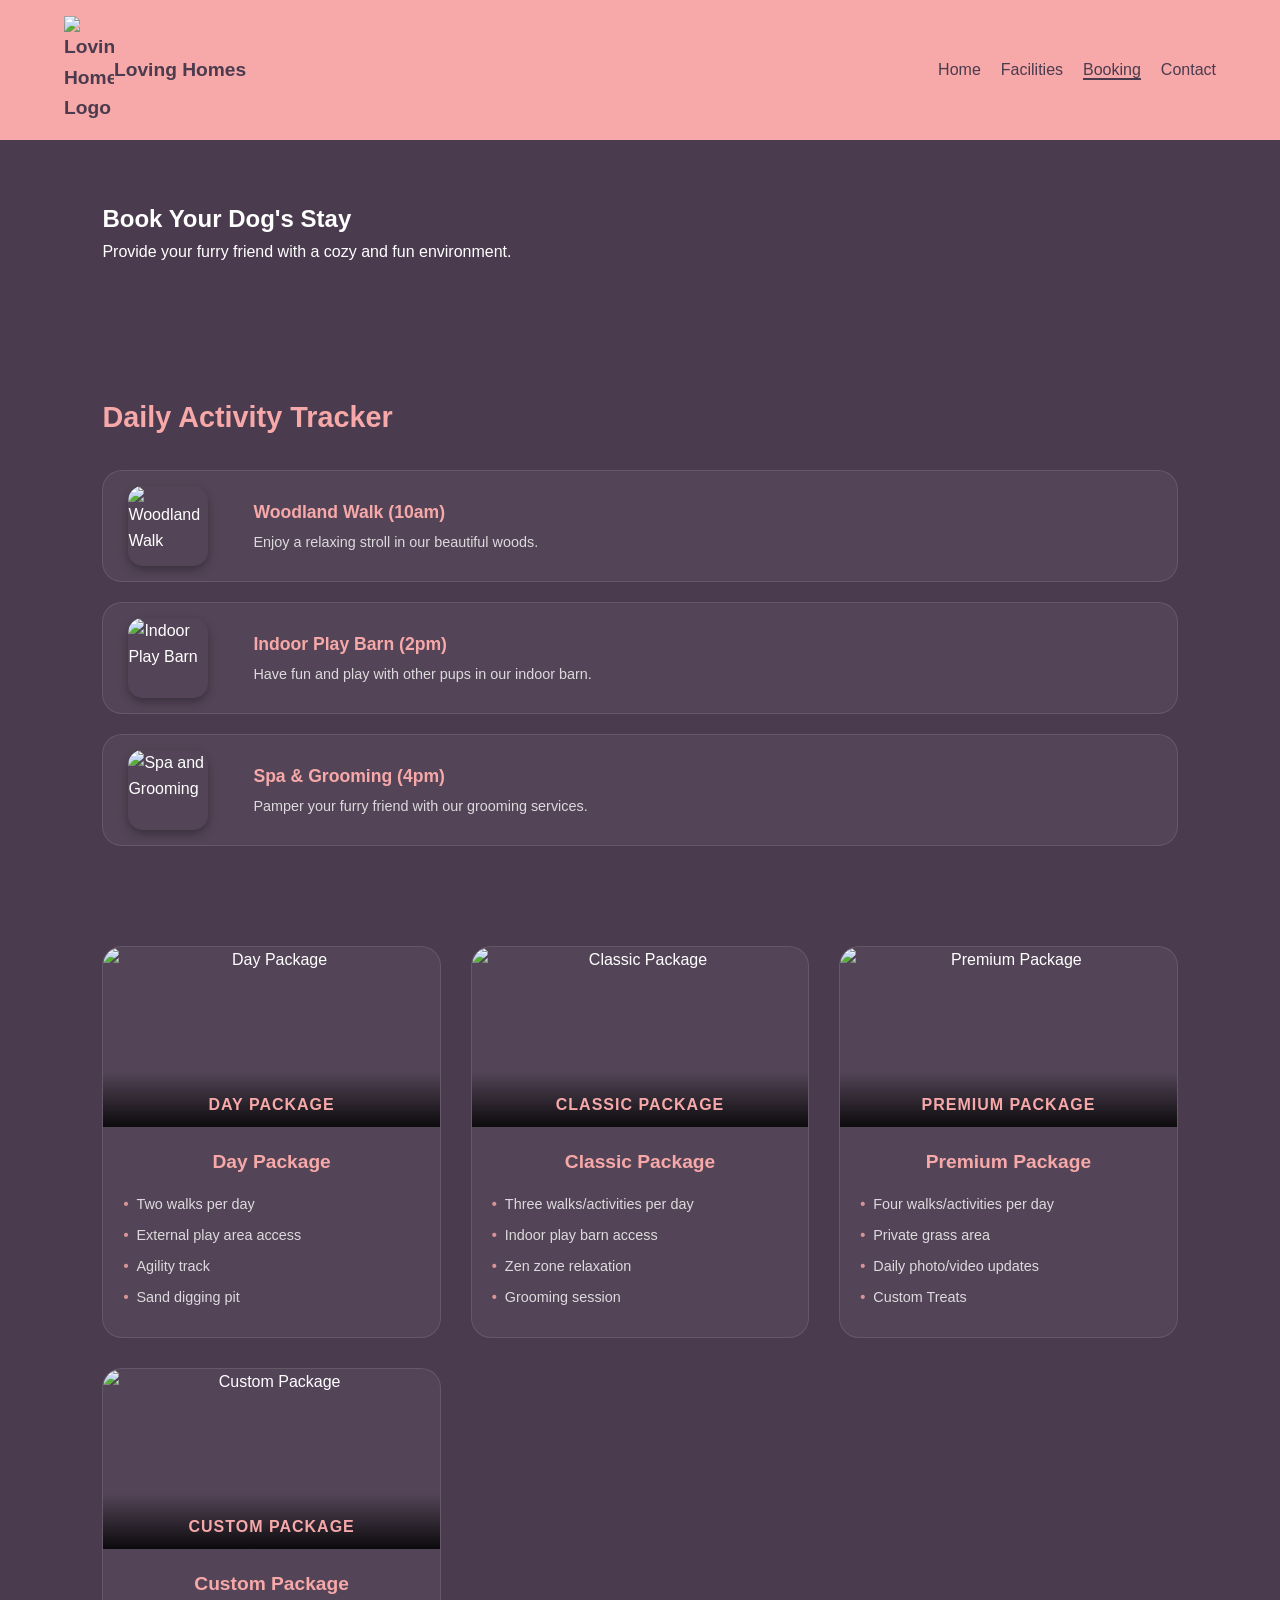
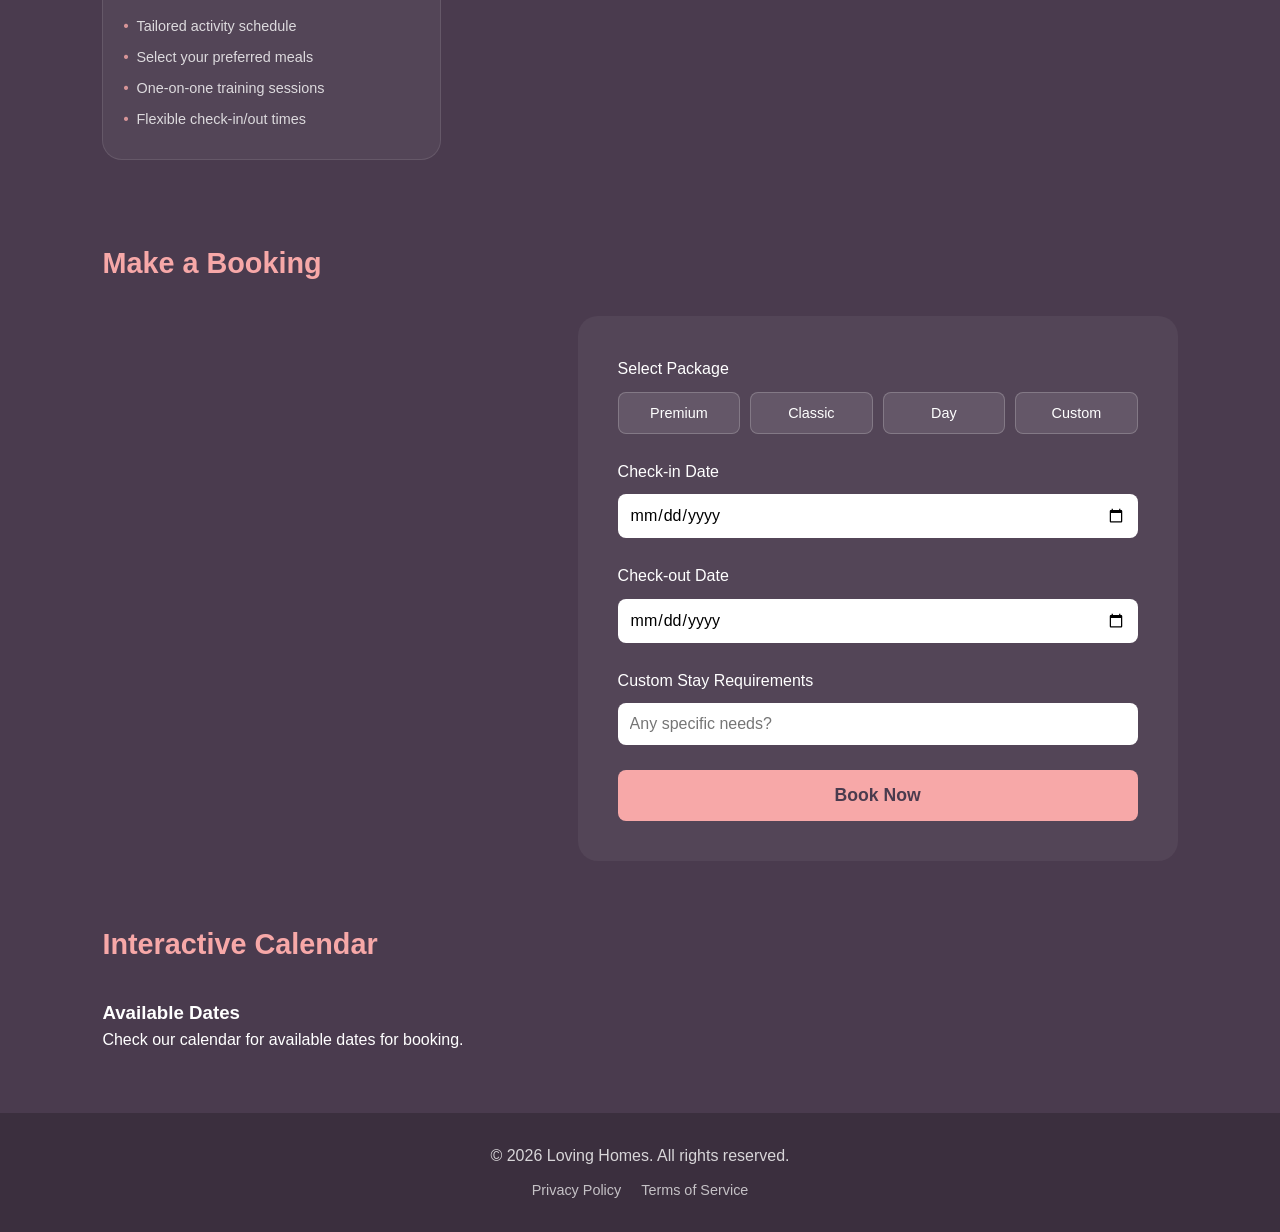
==== booking.html @ be71bf10 "Add files via upload" ====
<!DOCTYPE html>
<html lang="en">
<head>
    <meta charset="UTF-8">
    <meta name="viewport" content="width=device-width, initial-scale=1.0">
    <title>Book Your Stay | Loving Homes</title>
    <link rel="stylesheet" href="style.css">
</head>
<body>

    <header>
        <nav class="navbar">
            <div class="logo">
                <img src="Assets/Images/logo.png" alt="Loving Homes Logo">
                <span>Loving Homes</span>
            </div>
            <ul class="nav-links">
                <li><a href="index.html">Home</a></li>
                <li><a href="facilities.html">Facilities</a></li>
                <li><a href="#" class="active">Booking</a></li>
                <li><a href="contact.html">Contact</a></li>
            </ul>
        </nav>
    </header>

    <main class="booking-container">
        <section class="booking-header">
            <h1>Book Your Dog's Stay</h1>
            <p>Provide your furry friend with a cozy and fun environment.</p>
        </section>

        <section class="activity-tracker">
    <div class="section-title">
        <h2>Daily Activity Tracker</h2>
    </div>
    <div class="activity-list">
        <div class="activity-item">
            <div class="activity-img-wrapper">
                <img src="Assets/Images/Woodland walk.png" alt="Woodland Walk">
            </div>
            <div class="activity-text">
                <h3>Woodland Walk (10am)</h3>
                <p>Enjoy a relaxing stroll in our beautiful woods.</p>
            </div>
        </div>

        <div class="activity-item">
            <div class="activity-img-wrapper">
                <img src="Assets/Images/Fenced.jpeg" alt="Indoor Play Barn">
            </div>
            <div class="activity-text">
                <h3>Indoor Play Barn (2pm)</h3>
                <p>Have fun and play with other pups in our indoor barn.</p>
            </div>
        </div>

        <div class="activity-item">
            <div class="activity-img-wrapper">
                <img src="Assets/Images/day.jpg" alt="Spa and Grooming">
            </div>
            <div class="activity-text">
                <h3>Spa & Grooming (4pm)</h3>
                <p>Pamper your furry friend with our grooming services.</p>
            </div>
        </div>
    </div>
</section>

<section class="booking-packages">
    <div class="package-grid">
        
        <div class="p-card">
            <div class="p-img-header">
                <img src="Assets/Images/day.jpg" alt="Day Package">
                <div class="p-overlay">Day Package</div>
            </div>
            <div class="p-info">
                <h4>Day Package</h4>
                <ul>
                    <li>Two walks per day</li>
                    <li>External play area access</li>
                    <li>Agility track</li>
                    <li>Sand digging pit</li>
                </ul>
            </div>
        </div>

        <div class="p-card">
            <div class="p-img-header">
                <img src="Assets/Images/classic.jpg" alt="Classic Package">
                <div class="p-overlay">Classic Package</div>
            </div>
            <div class="p-info">
                <h4>Classic Package</h4>
                <ul>
                    <li>Three walks/activities per day</li>
                    <li>Indoor play barn access</li>
                    <li>Zen zone relaxation</li>
                    <li>Grooming session</li>
                </ul>
            </div>
        </div>

        <div class="p-card">
            <div class="p-img-header">
                <img src="Assets/Images/Premium.jpg" alt="Premium Package">
                <div class="p-overlay">Premium Package</div>
            </div>
            <div class="p-info">
                <h4>Premium Package</h4>
                <ul>
                    <li>Four walks/activities per day</li>
                    <li>Private grass area</li>
                    <li>Daily photo/video updates</li>
                    <li>Custom Treats</li>
                </ul>
            </div>
        </div>
        <div class="p-card">
    <div class="p-img-header">
        <img src="Assets/Images/worker.jpg" alt="Custom Package">
        <div class="p-overlay">Custom Package</div>
    </div>
    <div class="p-info">
        <h4>Custom Package</h4>
        <ul>
            <li>Tailored activity schedule</li>
            <li>Select your preferred meals</li>
            <li>One-on-one training sessions</li>
            <li>Flexible check-in/out times</li>
        </ul>
    </div>
</div>
    </div>
</section>

        <section class="make-booking">
            <div class="section-title">
                <h2>Make a Booking</h2>
            </div>
            <form class="booking-form">
            <div class="form-group">
                <label>Select Package</label>
                <div class="segmented-control" id="packageSelector">
                    <button type="button" class="package-btn" data-package="Premium">Premium</button>
                    <button type="button" class="package-btn" data-package="Classic">Classic</button>
                    <button type="button" class="package-btn" data-package="Day">Day</button>
                    <button type="button" class="package-btn" data-package="Custom">Custom</button>
                </div>
                <input type="hidden" name="selected_package" id="selectedPackageInput">
            </div>

            <div class="form-group">
                <label for="check-in">Check-in Date</label>
                <input type="date" id="check-in" class="date-picker">
            </div>

            <div class="form-group">
                <label for="check-out">Check-out Date</label>
                <input type="date" id="check-out" class="date-picker">
            </div>
            <div class="form-group">
                    <label for="needs">Custom Stay Requirements</label>
                    <input type="text" id="needs" placeholder="Any specific needs?">
            </div>

                <button type="submit" class="submit-btn">Book Now</button>
            </form>
        </section>

        <section class="interactive-calendar">
            <div class="section-title">
                <h2>Interactive Calendar</h2>
            </div>
            <div class="calendar-box">
                <div class="placeholder-img"></div>
                <div class="calendar-text">
                    <h3>Available Dates</h3>
                    <p>Check our calendar for available dates for booking.</p>
                </div>
            </div>
        </section>
    </main>

    <footer>
        <p>&copy; 2026 Loving Homes. All rights reserved.</p>
        <div class="footer-links">
            <a href="#">Privacy Policy</a>
            <a href="#">Terms of Service</a>
        </div>
    </footer>
    <script src="script.js"></script>
</body>
</html>
---- style.css ----
* {
    margin: 0;
    padding: 0;
    box-sizing: border-box;
    font-family:'Segoe UI', Tahoma, Geneva, Verdana, sans-serif;
}

body {
    background-color: #4a3b4e;
    color: white;
    line-height: 1.6;
}

/* Navbar */
header {
    background-color: #f7a8a8; 
    padding: 1rem 5%;
}

.navbar {
    display: flex;
    justify-content: space-between;
    align-items: center;
}

.logo {
    display: flex;
    align-items: center;
    color: #4a3b4e;
    font-weight: bold;
    font-size: 1.2rem;

}
.logo img{
    width: 50px;
}

.nav-links {
    list-style: none;
    display: flex;
}

.nav-links li {
    margin-left: 20px;
}

.nav-links a {
    text-decoration: none;
    color: #4a3b4e;
    font-weight: 500;
}

.nav-links a.active {
    border-bottom: 2px solid #4a3b4e; /* Active state marking */
}

/* Hero Section */
.hero {
    display: flex;
    padding: 5% 10%;
    align-items: center;
    justify-content: space-between;
}

.hero-content {
    max-width: 50%;
}

.hero-content h1 {
    font-size: 2.5rem;
    margin-bottom: 20px;
}

.hero-image img {
    width: 700px;
    border-radius: 20px;
}

.btn {
    display: inline-block;
    background-color: black;
    color: white;
    padding: 10px 25px;
    text-decoration: none;
    border-radius: 5px;
    margin-top: 20px;
}


.facilities {
    padding: 80px 10%;
    text-align: center;
}

.facility-grid {
    display: grid;
    grid-template-columns: repeat(2, 1fr); 
    gap: 30px;
    margin-top: 50px;
}

.facility-card {
    background-color: rgba(255, 255, 255, 0.05);
    padding: 30px;
    border-radius: 20px;
    display: flex;
    align-items: center;
    text-align: left;
    transition: transform 0.3s ease;
}

.facility-card:hover {
    transform: translateY(-5px);
    background-color: rgba(255, 255, 255, 0.1);
}

.facility-card img {
    width: 100px;
    height: 100px;
    object-fit: cover;
    border-radius: 15px;
    margin-right: 20px;
}

.facility-card h3 {
    color: #f7a8a8;
    margin-bottom: 10px;
}
.facilities-container {
    padding: 60px 8%; 
    max-width: 1600px; 
    margin: 0 auto;
}

.facilities-header {
    text-align: left; 
    margin-bottom: 80px;
    padding-left: 20px;
}


.facility-row {
    display: flex;
    align-items: flex-start;
    justify-content: flex-start;
    gap: 100px;          
    margin-bottom: 120px; 
    padding: 0 20px;
}

.facility-row.reverse {
    flex-direction: row-reverse;
}


.facility-image {
    flex: 0 0 550px;   
}

.facility-image img {
    width: 100%;
    height: 450px;       
    object-fit: cover;
    border-radius: 30px; 
    box-shadow: 0 10px 30px rgba(0,0,0,0.2);
}

/* Aligning the Text Content */
.facility-info {
    flex: 1;
    max-width: 650px;    
}

.facility-info h2 {
    font-size: 3rem;     
    margin-bottom: 20px;
    color: #f7a8a8;    
}

.facility-info p {
    font-size: 1.2rem;
    line-height: 1.6;
    margin-bottom: 30px;
    opacity: 0.9;
}


.sub-facility {
    background: rgba(255, 255, 255, 0.05);
    padding: 25px;
    border-radius: 20px;
    display: inline-block; 
    width: 350px;
}

.sub-facility .label {
    display: block;
    font-weight: bold;
    margin-bottom: 15px;
    text-align: center;
}

.sub-facility img {
    width: 100%;
    height: 180px;
    object-fit: cover;
    border-radius: 15px;
}



/* Booking Page Layout */
.booking-container {
    padding: 60px 8%; 
    max-width: 1400px;
    margin: 0 auto;
    display: flex;
    flex-direction: column;
    gap: 60px;
}

/* Activity Tracker Styling */
.activity-list {
    display: flex;
    flex-direction: column;
    gap: 20px;
}

.activity-item {
    display: flex;
    align-items: center;
    background: rgba(255, 255, 255, 0.05);
    padding: 20px;
    border-radius: 15px;
    gap: 20px;
    transition: 0.3s;
}

.activity-item .placeholder-img {
    width: 80px;
    height: 80px;
    background: #666; 
    border-radius: 10px;
    flex-shrink: 0;
}


.package-grid {
    display: grid;
    grid-template-columns: repeat(3, 1fr);
    gap: 20px;
}

.p-card {
    background: rgba(255, 255, 255, 0.1);
    border-radius: 15px;
    overflow: hidden;
    text-align: center;
}

.p-img {
    height: 120px;
    background: #888;
    display: flex;
    align-items: center;
    justify-content: center;
}

/* Booking Form*/
.booking-form {
    max-width: 600px;
    background: rgba(255, 255, 255, 0.05);
    padding: 40px;
    border-radius: 20px;
    margin-left: auto; 
}

.form-group {
    margin-bottom: 25px;
}

.form-group label {
    display: block;
    margin-bottom: 10px;
    font-weight: 500;
}

.form-group input {
    width: 100%;
    padding: 12px;
    border-radius: 8px;
    border: none;
    font-size: 1rem;
}

/* The Submit Button */
.submit-btn {
    width: 100%;
    padding: 15px;
    background-color: #f7a8a8; 
    color: #4a3b4e;
    border: none;
    border-radius: 8px;
    font-weight: bold;
    font-size: 1.1rem;
    cursor: pointer;
    transition: background 0.3s;
}

.submit-btn:hover {
    background-color: #ffffff;
}

/* Contact Page Specifics */
.contact-container {
    padding: 60px 8%;
    max-width: 1600px;
    margin: 0 auto;
}

.contact-header {
    text-align: center;
    margin-bottom: 60px;
}

.contact-grid {
    display: grid;
    grid-template-columns: 1fr 1.5fr; 
    gap: 80px;
    margin-bottom: 80px;
}

.contact-info h2, .contact-form-section h2 {
    font-size: 2rem;
    margin-bottom: 20px;
    color: #f7a8a8;
}

.info-item {
    display: flex;
    align-items: flex-start;
    gap: 20px;
    margin-bottom: 30px;
    background: rgba(255, 255, 255, 0.05);
    padding: 20px;
    border-radius: 15px;
}

.info-item .icon {
    font-size: 1.5rem;
}


.contact-form textarea {
    width: 100%;
    padding: 12px;
    border-radius: 8px;
    border: none;
    font-family: inherit;
    resize: none;
}


.map-section {
    width: 100%;
    border-radius: 20px;
    overflow: hidden;
    box-shadow: 0 10px 30px rgba(0,0,0,0.3);
    margin-top: 40px;
}

.map-wrapper iframe {
    filter: grayscale(1) invert(0.9) contrast(1.2); 
    display: block;
}


.segmented-control {
    display: flex;
    gap: 10px;
    margin-top: 10px;
}

.package-btn {
    flex: 1;
    padding: 12px 20px;
    background-color: rgba(255, 255, 255, 0.1);
    color: white;
    border: 1px solid rgba(255, 255, 255, 0.2);
    border-radius: 8px;
    cursor: pointer;
    font-size: 0.9rem;
    font-weight: 500;
    transition: all 0.3s ease;
}

/* Hover State */
.package-btn:hover {
    background-color: rgba(255, 255, 255, 0.2);
    border-color: #f7a8a8;
}


.package-btn.active {
    background-color: #f7a8a8; 
    color: #4a3b4e;            
    border-color: #f7a8a8;
    font-weight: bold;
    box-shadow: 0 4px 10px rgba(247, 168, 168, 0.3);
}


.package-btn:focus {
    outline: 2px solid #f7a8a8;
    outline-offset: 2px;
}

@media (max-width: 768px) {

    .navbar {
        flex-direction: column;
        gap: 15px;
        text-align: center;
    }

    .nav-links {
        padding: 0;
    }

    .nav-links li {
        margin: 0 10px; 
    }

    .hero {
        flex-direction: column-reverse; 
        text-align: center;
    }
    .hero-image img{
        width: 365px;
    }
    .hero-content {
        max-width: 100%;
        margin-top: 30px;
    }

    .hero-content h1 {
        font-size: 2rem;
    }

    .facility-grid {
        grid-template-columns: 1fr; 
        gap: 20px;
    }

    .facility-card {
        flex-direction: column;
        text-align: center;
        padding: 20px;
    }

    .facility-card img {
        margin-right: 0;
        margin-bottom: 15px;
    }

 
    .facilities, .facilities-container, .contact-container, .booking-container {
        padding: 5%;
    }
}

@media (max-width: 768px) {
    
    .facilities-container {
        padding: 40px 5%;
    }

    .facilities-header {
        text-align: center;
        padding-left: 0;
        margin-bottom: 50px;
    }

    .facilities-header h1 {
        font-size: 2.2rem;
    }

    .facility-row, 
    .facility-row.reverse {
        flex-direction: column; 
        gap: 30px;
        margin-bottom: 80px;
        text-align: center;
    }

    .facility-image {
        flex: 0 0 auto;
        width: 100%;
        max-width: 100%;
    }

    .facility-image img {
        height: 300px; 
        border-radius: 20px;
    }

    .facility-info {
        max-width: 100%;
    }

    .facility-info h2 {
        font-size: 1.8rem;
        margin-bottom: 15px;
    }


    .sub-facility {
        width: 100%;
        max-width: 320px;
        margin: 0 auto;
        padding: 15px;
    }

    .sub-facility img {
        height: 140px;
    }
}

/* --- CONTACT PAGE MOBILE OVERRIDES --- */
@media (max-width: 768px) {
    
    .contact-container {
        padding: 40px 5%;
    }

    .contact-header h1 {
        font-size: 2rem;
    }

    .contact-grid {
        grid-template-columns: 1fr; 
        gap: 40px;
        margin-bottom: 50px;
    }

    .contact-info {
        order: 2; 
        text-align: center;
    }

    .info-item {
        flex-direction: column; 
        align-items: center;
        text-align: center;
        gap: 10px;
    }

    /* Form Adjustments */
    .contact-form-section {
        order: 1; 
    }

    
    .segmented-control {
        flex-direction: column; 
        gap: 10px;
    }

    .package-btn {
        width: 100%; 
        padding: 15px;
    }


    .map-section {
        margin-top: 20px;
        height: 300px; 
    }

    .map-wrapper iframe {
        height: 300px;
    }
}

/* --- BOOKING PAGE MOBILE OVERRIDES --- */
@media (max-width: 768px) {

    .booking-container {
        padding: 40px 5%;
        gap: 40px;
    }


    .activity-item {
        flex-direction: column;
        text-align: center;
        padding: 25px;
    }

    .activity-item .placeholder-img {
        width: 120px;
        height: 120px;
        margin-bottom: 15px;
    }


    .package-grid {
        grid-template-columns: 1fr; 
        gap: 25px;
    }

    .p-card {
        max-width: 400px;
        margin: 0 auto;
        width: 100%;
    }


    .booking-form {
        max-width: 100%;
        padding: 30px 20px;
        margin-left: 0; 
    }


    .segmented-control {
        flex-direction: column;
        gap: 12px;
    }

    .package-btn {
        width: 100%;
        padding: 18px; 
        font-size: 1rem;
    }

    .submit-btn {
        padding: 20px;
        font-size: 1.2rem;
    }
}

/* --- Package Grid Styling --- */
.package-grid {
    display: grid;
    grid-template-columns: repeat(3, 1fr);
    gap: 30px;
    padding: 20px 0;
}

.p-card {
    background: rgba(255, 255, 255, 0.05);
    border-radius: 20px;
    overflow: hidden; 
    transition: transform 0.3s ease, box-shadow 0.3s ease;
    border: 1px solid rgba(255, 255, 255, 0.1);
}

.p-card:hover {
    transform: translateY(-10px);
    box-shadow: 0 15px 30px rgba(0, 0, 0, 0.4);
}

/* Image Header with Overlay */
.p-img-header {
    position: relative;
    width: 100%;
    height: 180px; 
}

.p-img-header img {
    width: 100%;
    height: 100%;
    object-fit: cover;
    display: block;
}

.p-overlay {
    position: absolute;
    bottom: 0;
    left: 0;
    right: 0;
    padding: 20px 15px 10px;
    background: linear-gradient(transparent, rgba(0, 0, 0, 0.85));
    color: #f7a8a8; 
    font-weight: bold;
    font-size: 1rem;
    text-transform: uppercase;
    letter-spacing: 1px;
}

/* Package Info List */
.p-info {
    padding: 20px;
}

.p-info h4 {
    margin-bottom: 15px;
    color: #f7a8a8;
    font-size: 1.2rem;
}

.p-info ul {
    list-style: none; 
    padding: 0;
}

.p-info li {
    font-size: 0.9rem;
    margin-bottom: 8px;
    opacity: 0.8;
    display: flex;
    align-items: center;
}


.p-info li::before {
    content: "•";
    color: #f7a8a8;
    margin-right: 8px;
    font-weight: bold;
}

@media (max-width: 900px) {
    .package-grid {
        grid-template-columns: 1fr;
    }
}

/* --- Activity Tracker Styles --- */
.activity-tracker {
    margin-top: 50px;
    padding: 20px 0;
}

.section-title h2 {
    color: #f7a8a8;
    margin-bottom: 30px;
    font-size: 1.8rem;
}

.activity-list {
    display: flex;
    flex-direction: column;
    gap: 20px;
}

.activity-item {
    display: flex;
    align-items: center;
    background: rgba(255, 255, 255, 0.05);
    padding: 15px 25px;
    border-radius: 20px;
    border: 1px solid rgba(255, 255, 255, 0.1);
    transition: all 0.3s ease;
}

.activity-item:hover {
    background: rgba(255, 255, 255, 0.1);
    transform: translateX(10px); 
    border-color: #f7a8a8;
}


.activity-img-wrapper {
    width: 80px;
    height: 80px;
    flex-shrink: 0; 
    margin-right: 25px;
    overflow: hidden;
    border-radius: 15px; 
    box-shadow: 0 4px 10px rgba(0,0,0,0.3);
}

.activity-img-wrapper img {
    width: 100%;
    height: 100%;
    object-fit: cover; 
}

.activity-text h3 {
    color: #f7a8a8;
    font-size: 1.1rem;
    margin-bottom: 5px;
}

.activity-text p {
    font-size: 0.9rem;
    opacity: 0.8;
}

/* Mobile View for Tracker */
@media (max-width: 768px) {
    .activity-item {
        flex-direction: row; 
        padding: 15px;
    }
    
    .activity-img-wrapper {
        width: 60px;
        height: 60px;
        margin-right: 15px;
    }
}

footer{
background-color: rgba(0, 0, 0, 0.2); 
    padding: 30px 5%;
    text-align: center;
    color: white;
}

footer p {
    margin-bottom: 10px;
    opacity: 0.8;
}

.footer-links {
    display: flex;
    justify-content: center;
    gap: 20px;
}

.footer-links a {
    color: white;           
    text-decoration: none;  
    font-size: 0.9rem;
    opacity: 0.7;           
    transition: opacity 0.3s ease;
}


.footer-links a:hover {
    opacity: 1;
    color: #f7a8a8;        
}
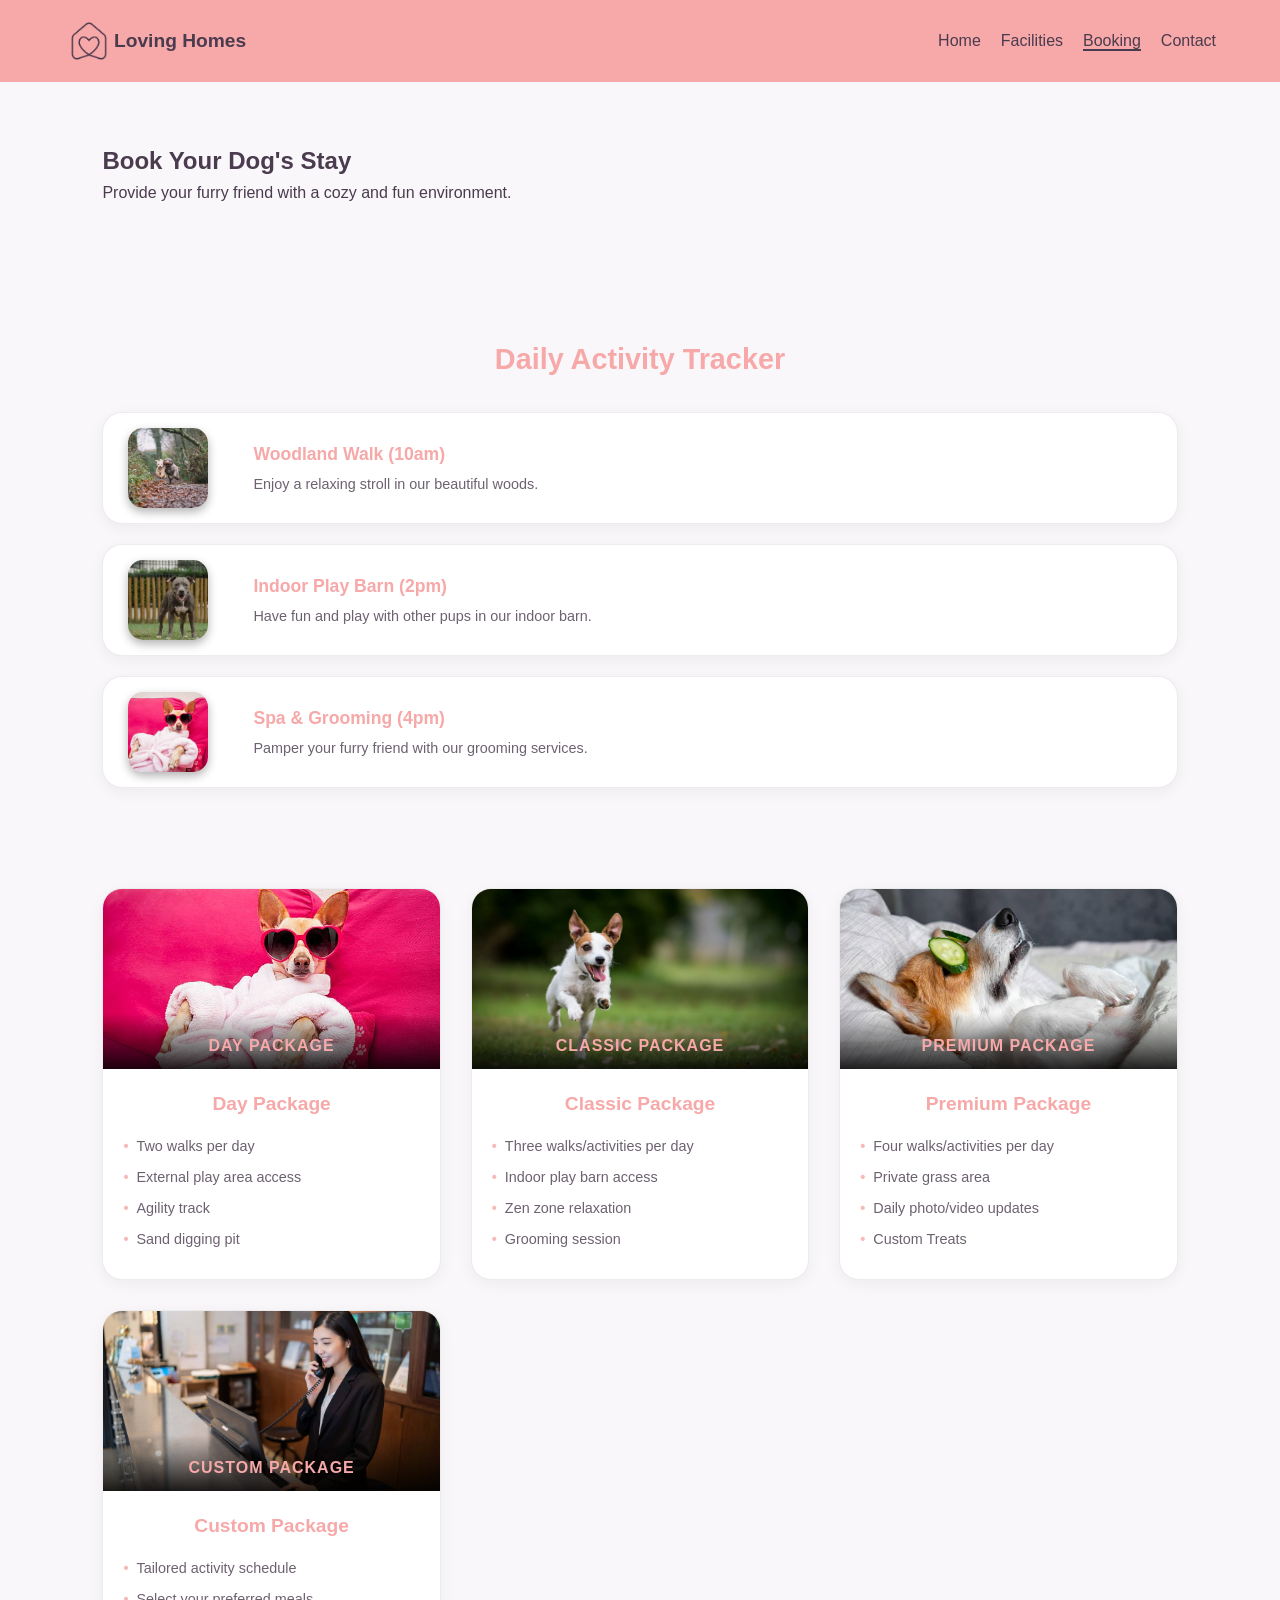
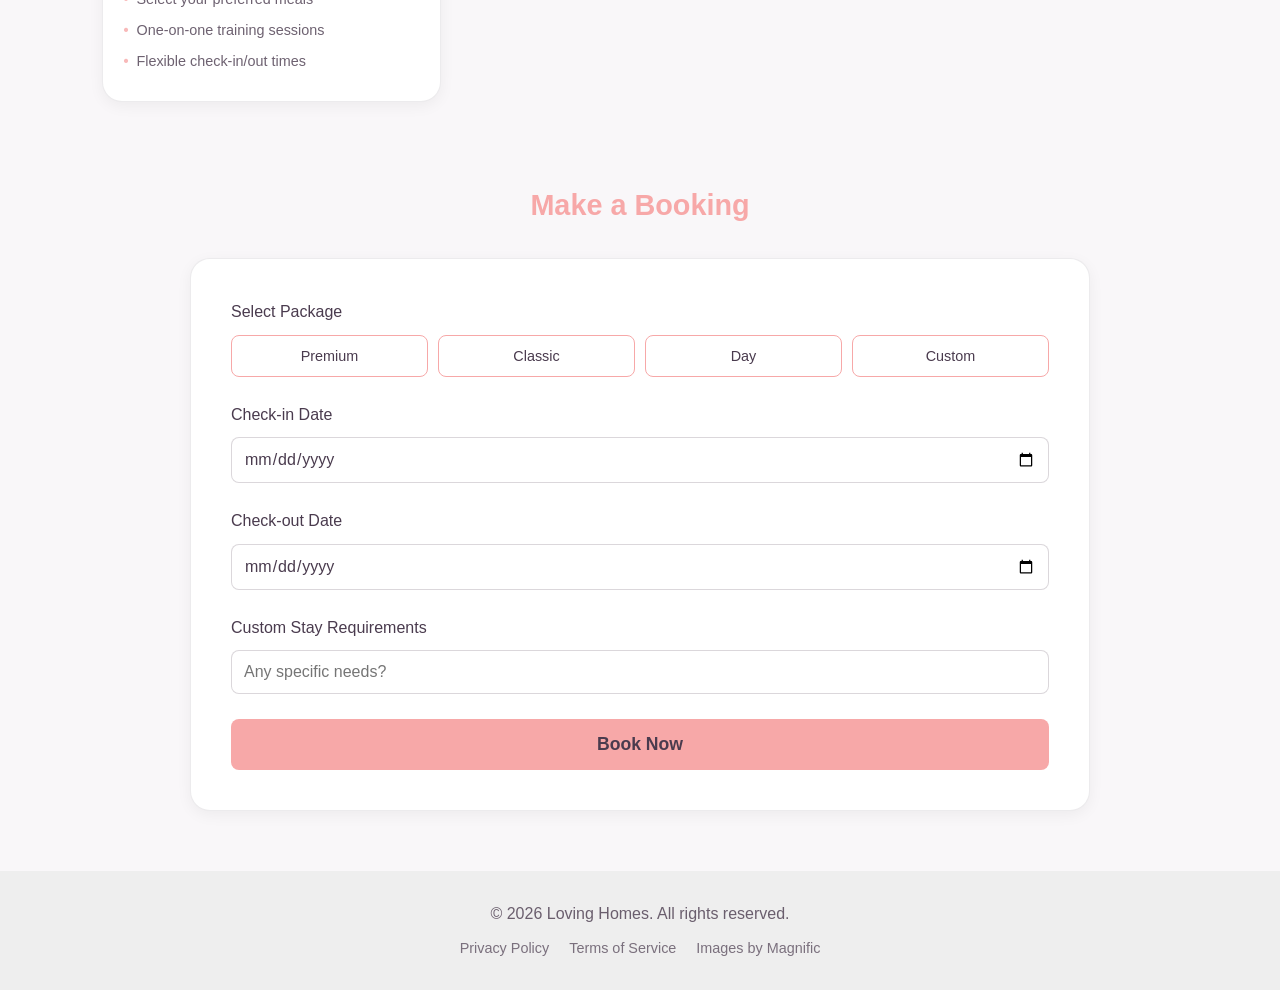
==== commit 62283084: "Add files via upload" ====
--- a/booking.html
+++ b/booking.html
@@ -167,19 +167,6 @@
                 <button type="submit" class="submit-btn">Book Now</button>
             </form>
         </section>
-
-        <section class="interactive-calendar">
-            <div class="section-title">
-                <h2>Interactive Calendar</h2>
-            </div>
-            <div class="calendar-box">
-                <div class="placeholder-img"></div>
-                <div class="calendar-text">
-                    <h3>Available Dates</h3>
-                    <p>Check our calendar for available dates for booking.</p>
-                </div>
-            </div>
-        </section>
     </main>
 
     <footer>
@@ -187,8 +174,8 @@
         <div class="footer-links">
             <a href="#">Privacy Policy</a>
             <a href="#">Terms of Service</a>
+            <a href="https://www.magnific.com/">Images by Magnific</a>
         </div>
     </footer>
-    <script src="script.js"></script>
 </body>
 </html>
--- a/style.css
+++ b/style.css
@@ -2,7 +2,7 @@
     margin: 0;
     padding: 0;
     box-sizing: border-box;
-    font-family:'Segoe UI', Tahoma, Geneva, Verdana, sans-serif;
+    font-family: 'Segoe UI', Tahoma, Geneva, Verdana, sans-serif;
 }
 
 body {
@@ -86,6 +86,107 @@
     margin-top: 20px;
 }
 
+/* --- Facilities Carousel Styles --- */
+.facilities-page {
+    padding-top: 100px; 
+    background-color: #4a3b4e; 
+    color: white;
+}
+.facilities-header {
+    display: flex;
+    flex-direction: column; 
+    align-items: center;  
+    justify-content: center;
+    text-align: center;     
+    margin-bottom: 50px;
+    width: 100%;           
+}
+
+.facilities-header h1 {
+    font-size: 3rem;
+    color: #f7a8a8;
+    margin-bottom: 10px;
+}
+
+.facilities-header p {
+    max-width: 600px; 
+}
+
+
+.carousel-slider {
+    display: flex;
+    overflow-x: auto;
+    scroll-snap-type: x mandatory; 
+    scroll-behavior: smooth;
+    gap: 30px;
+    padding: 20px 50px 40px; 
+    scrollbar-width: thin; 
+    scrollbar-color: #f7a8a8 transparent;
+}
+
+.carousel-slider::-webkit-scrollbar {
+    height: 8px;
+}
+
+.carousel-slider::-webkit-scrollbar-thumb {
+    background: #f7a8a8;
+    border-radius: 10px;
+}
+
+/* --- Individual Slide Styling --- */
+.facility-slide {
+    flex: 0 0 450px; /* Fixed width for slides */
+    scroll-snap-align: center; /* Snap to center of viewport */
+    background: rgba(255, 255, 255, 0.05);
+    border-radius: 25px;
+    overflow: hidden;
+    transition: transform 0.3s ease, background 0.3s ease;
+}
+
+.facility-slide:hover {
+    transform: translateY(-10px);
+    background: rgba(255, 255, 255, 0.1);
+}
+
+.facility-slide img {
+    width: 100%;
+    height: 300px;
+    object-fit: cover;
+}
+
+.slide-content {
+    padding: 30px;
+}
+
+.slide-content h2 {
+    color: #f7a8a8;
+    margin-bottom: 15px;
+    font-size: 1.8rem;
+}
+
+.slide-content p {
+    font-size: 1.1rem;
+    line-height: 1.6;
+    opacity: 0.9;
+}
+
+.scroll-hint {
+    text-align: center;
+    color: #f7a8a8;
+    margin-top: 10px;
+    font-style: italic;
+    font-size: 1rem;
+}
+
+/* Mobile Responsiveness */
+@media (max-width: 768px) {
+    .facility-slide {
+        flex: 0 0 85%; /* Cards take up most of the screen on mobile */
+    }
+    .carousel-slider {
+        padding: 20px;
+    }
+}
 
 .facilities {
     padding: 80px 10%;
@@ -267,12 +368,23 @@
 }
 
 /* Booking Form*/
+/* Center the Section Title */
+.section-title {
+    text-align: center; 
+    margin-bottom: 30px;
+}
+
+/* Center the Booking Form */
 .booking-form {
-    max-width: 600px;
+    max-width: 900px;
+    width: 100%; /* Ensures it doesn't collapse */
     background: rgba(255, 255, 255, 0.05);
     padding: 40px;
     border-radius: 20px;
-    margin-left: auto; 
+
+    /* These two lines together are the "No-Flexbox" centering trick */
+    display: block; 
+    margin: 0 auto !important; 
 }
 
 .form-group {
@@ -293,7 +405,10 @@
     font-size: 1rem;
 }
 
+
+
 /* The Submit Button */
+
 .submit-btn {
     width: 100%;
     padding: 15px;
@@ -415,7 +530,7 @@
     outline-offset: 2px;
 }
 
-@media (max-width: 768px) {
+@media (max-width: 820px) {
 
     .navbar {
         flex-direction: column;
@@ -833,4 +948,76 @@
 .footer-links a:hover {
     opacity: 1;
     color: #f7a8a8;        
-}+}
+
+/* --- Automatic Light Mode Detection --- */
+@media (prefers-color-scheme: light) {
+    body {
+        background-color: #f9f7f9; /* Soft off-white */
+        color: #4a3b4e; /* Deep purple text */
+    }
+
+    .facilities-page,
+    .facilities-container,
+    .booking-container,
+    .contact-container {
+        background-color: #f9f7f9;
+        color: #4a3b4e;
+    }
+
+    /* Cards & Components */
+    .facility-slide,
+    .facility-card,
+    .sub-facility,
+    .activity-item,
+    .p-card,
+    .booking-form,
+    .info-item {
+        background: #ffffff; 
+        border: 1px solid rgba(74, 59, 78, 0.1);
+        box-shadow: 0 4px 15px rgba(0, 0, 0, 0.05);
+        color: #4a3b4e;
+    }
+
+    /* Interactive Hover States */
+    .facility-slide:hover,
+    .activity-item:hover,
+    .p-card:hover {
+        background: #fffafa;
+        border-color: #f7a8a8;
+    }
+
+    /* Form Fields */
+    .form-group input,
+    .contact-form textarea {
+        background-color: #ffffff;
+        border: 1px solid rgba(74, 59, 78, 0.2);
+        color: #4a3b4e;
+    }
+
+    /* Package Buttons */
+    .package-btn {
+        background-color: #ffffff;
+        color: #4a3b4e;
+        border: 1px solid #f7a8a8;
+    }
+
+    .package-btn.active {
+        background-color: #f7a8a8;
+        color: #4a3b4e;
+    }
+
+    /* Map and Footer */
+    .map-wrapper iframe {
+        filter: none; /* Remove the dark inversion */
+    }
+
+    footer {
+        background-color: #eee;
+        color: #4a3b4e;
+    }
+
+    .footer-links a {
+        color: #4a3b4e;
+    }
+}
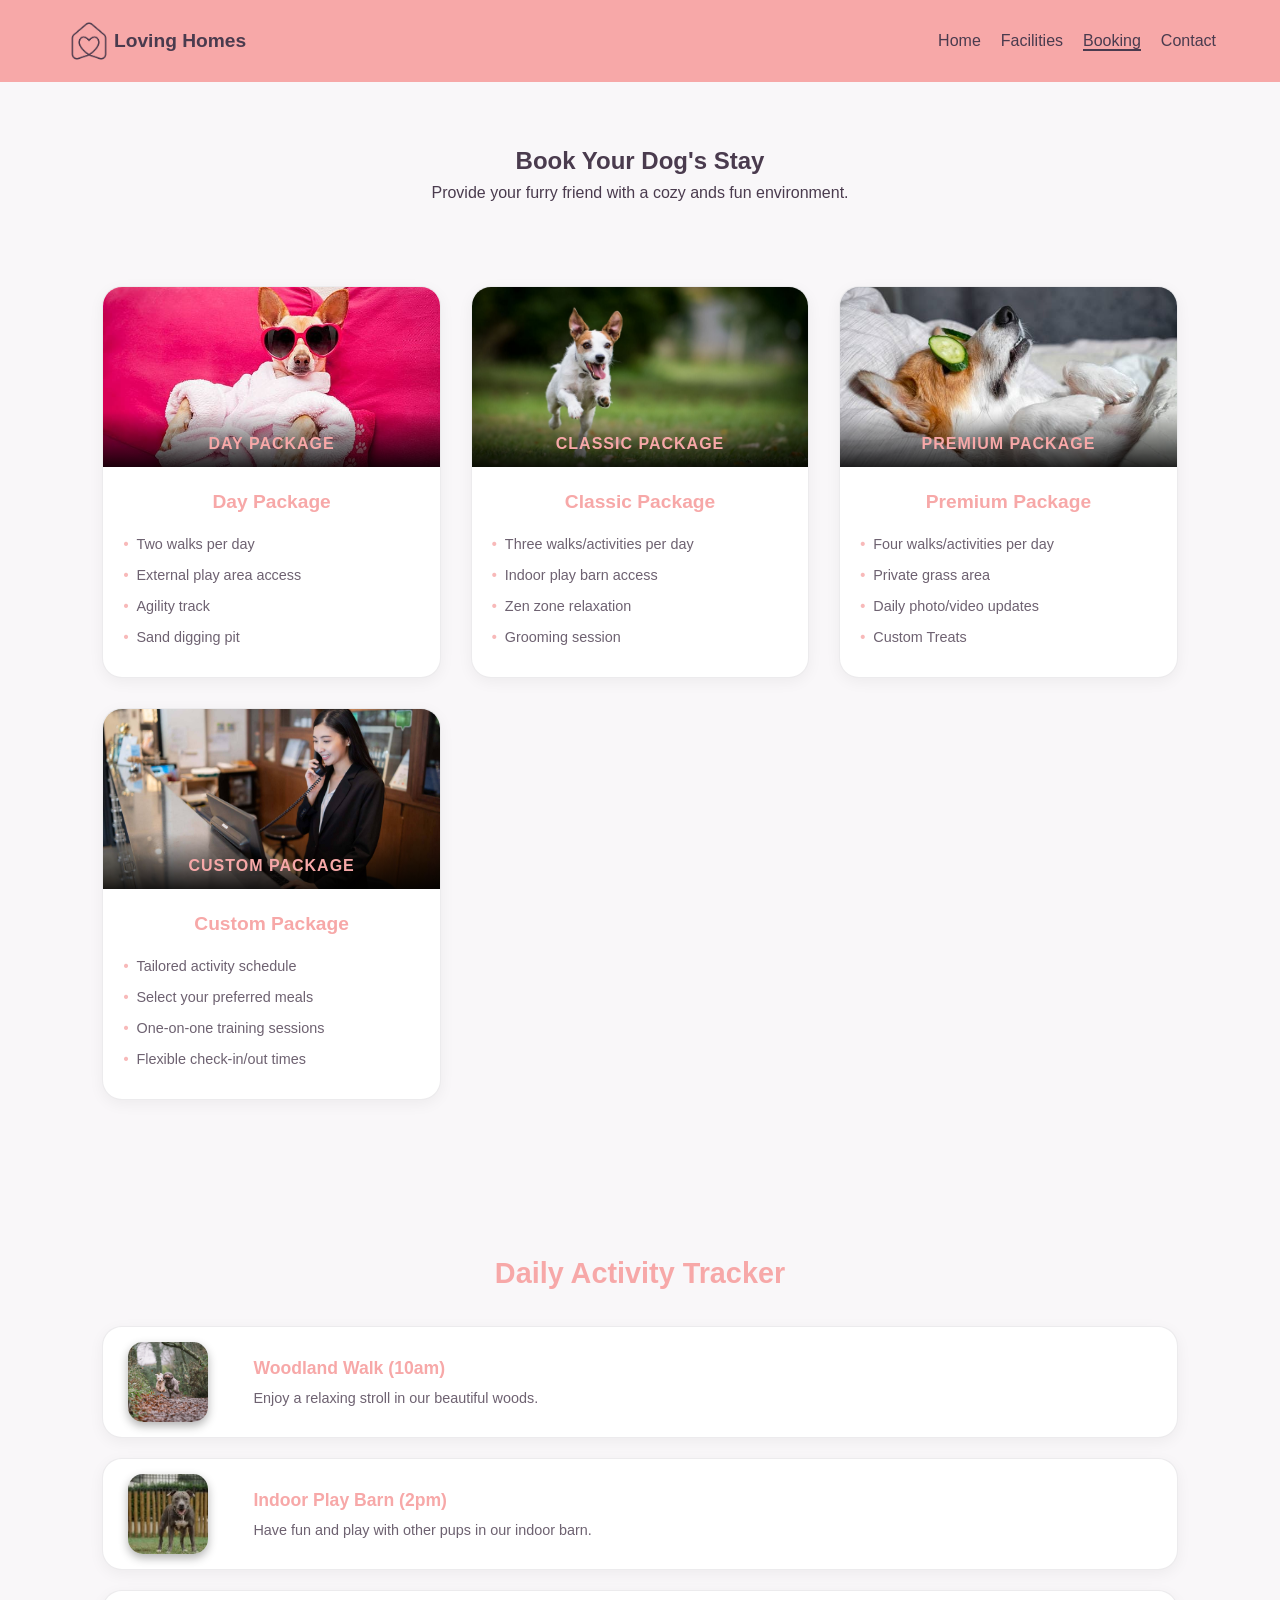
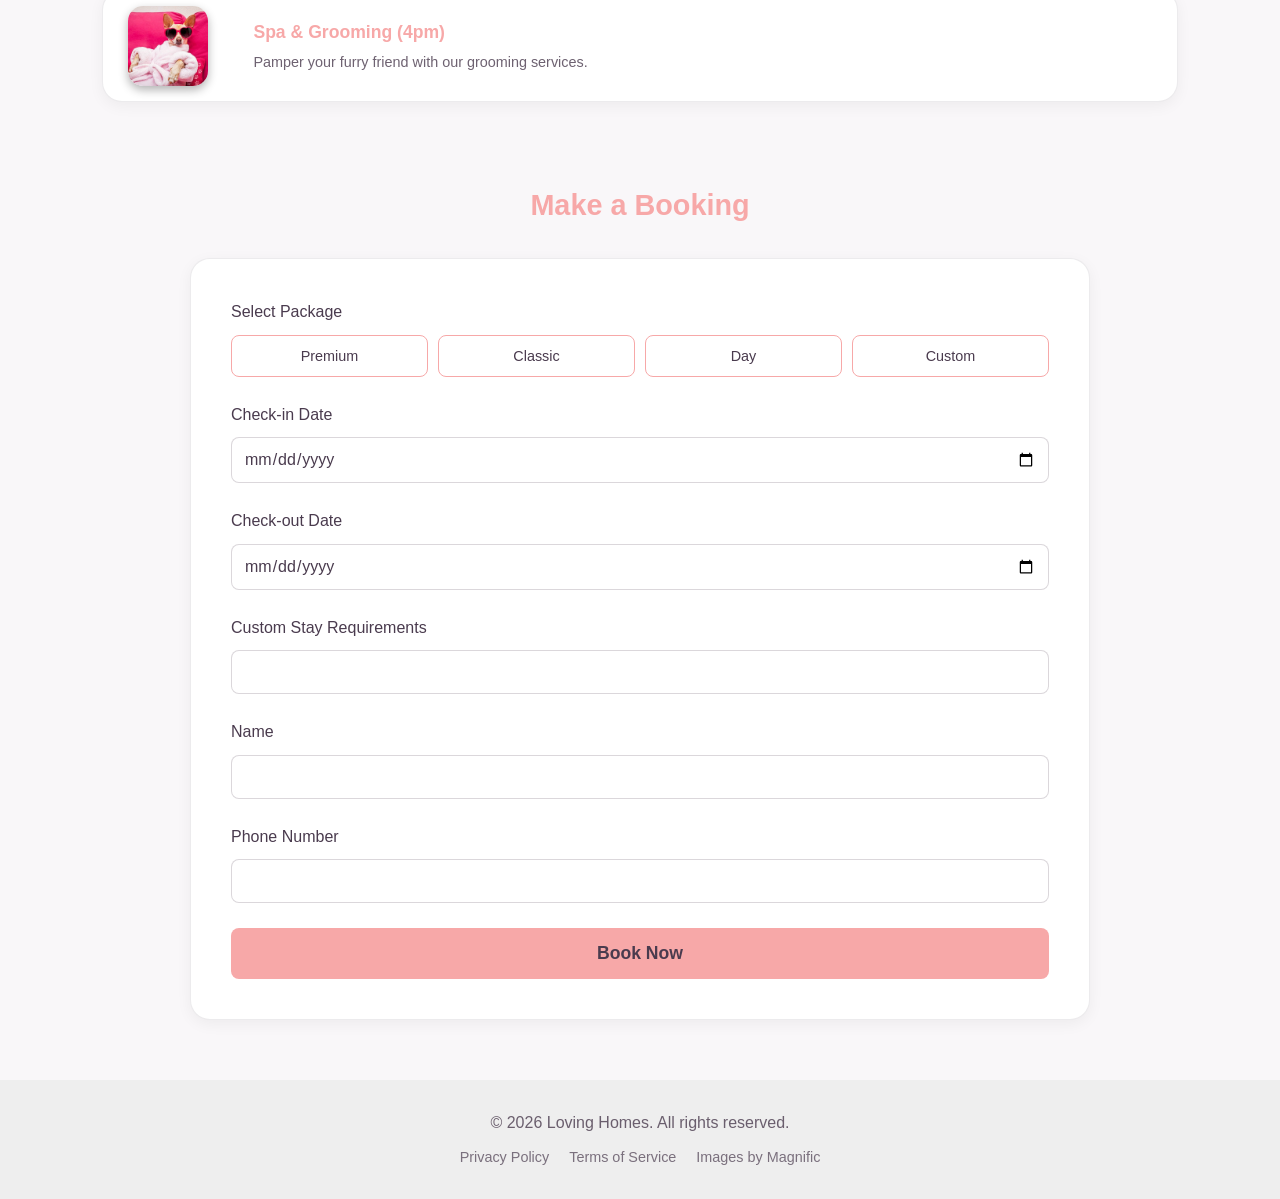
==== commit 89964512: "Add files via upload" ====
--- a/booking.html
+++ b/booking.html
@@ -26,45 +26,10 @@
     <main class="booking-container">
         <section class="booking-header">
             <h1>Book Your Dog's Stay</h1>
-            <p>Provide your furry friend with a cozy and fun environment.</p>
+            <p>Provide your furry friend with a cozy ands fun environment.</p>
         </section>
 
-        <section class="activity-tracker">
-    <div class="section-title">
-        <h2>Daily Activity Tracker</h2>
-    </div>
-    <div class="activity-list">
-        <div class="activity-item">
-            <div class="activity-img-wrapper">
-                <img src="Assets/Images/Woodland walk.png" alt="Woodland Walk">
-            </div>
-            <div class="activity-text">
-                <h3>Woodland Walk (10am)</h3>
-                <p>Enjoy a relaxing stroll in our beautiful woods.</p>
-            </div>
-        </div>
-
-        <div class="activity-item">
-            <div class="activity-img-wrapper">
-                <img src="Assets/Images/Fenced.jpeg" alt="Indoor Play Barn">
-            </div>
-            <div class="activity-text">
-                <h3>Indoor Play Barn (2pm)</h3>
-                <p>Have fun and play with other pups in our indoor barn.</p>
-            </div>
-        </div>
-
-        <div class="activity-item">
-            <div class="activity-img-wrapper">
-                <img src="Assets/Images/day.jpg" alt="Spa and Grooming">
-            </div>
-            <div class="activity-text">
-                <h3>Spa & Grooming (4pm)</h3>
-                <p>Pamper your furry friend with our grooming services.</p>
-            </div>
-        </div>
-    </div>
-</section>
+        
 
 <section class="booking-packages">
     <div class="package-grid">
@@ -84,6 +49,7 @@
                 </ul>
             </div>
         </div>
+        
 
         <div class="p-card">
             <div class="p-img-header">
@@ -134,6 +100,43 @@
     </div>
 </section>
 
+<section class="activity-tracker">
+    <div class="section-title">
+        <h2>Daily Activity Tracker</h2>
+    </div>
+    <div class="activity-list">
+        <div class="activity-item">
+            <div class="activity-img-wrapper">
+                <img src="Assets/Images/Woodland walk.png" alt="Woodland Walk">
+            </div>
+            <div class="activity-text">
+                <h3>Woodland Walk (10am)</h3>
+                <p>Enjoy a relaxing stroll in our beautiful woods.</p>
+            </div>
+        </div>
+
+        <div class="activity-item">
+            <div class="activity-img-wrapper">
+                <img src="Assets/Images/Fenced.jpeg" alt="Indoor Play Barn">
+            </div>
+            <div class="activity-text">
+                <h3>Indoor Play Barn (2pm)</h3>
+                <p>Have fun and play with other pups in our indoor barn.</p>
+            </div>
+        </div>
+
+        <div class="activity-item">
+            <div class="activity-img-wrapper">
+                <img src="Assets/Images/day.jpg" alt="Spa and Grooming">
+            </div>
+            <div class="activity-text">
+                <h3>Spa & Grooming (4pm)</h3>
+                <p>Pamper your furry friend with our grooming services.</p>
+            </div>
+        </div>
+    </div>
+</section>
+
         <section class="make-booking">
             <div class="section-title">
                 <h2>Make a Booking</h2>
@@ -161,7 +164,15 @@
             </div>
             <div class="form-group">
                     <label for="needs">Custom Stay Requirements</label>
-                    <input type="text" id="needs" placeholder="Any specific needs?">
+                    <input type="text" id="needs">
+            </div>
+            <div class="form-group">
+                    <label for="needs">Name</label>
+                    <input type="text" id="needs">
+            </div>
+            <div class="form-group">
+                    <label for="needs">Phone Number</label>
+                    <input type="tel" id="needs">
             </div>
 
                 <button type="submit" class="submit-btn">Book Now</button>
--- a/style.css
+++ b/style.css
@@ -86,7 +86,7 @@
     margin-top: 20px;
 }
 
-/* --- Facilities Carousel Styles --- */
+/*  Facilities Carousel Styles  */
 .facilities-page {
     padding-top: 100px; 
     background-color: #4a3b4e; 
@@ -133,10 +133,10 @@
     border-radius: 10px;
 }
 
-/* --- Individual Slide Styling --- */
+/*  Individual Slide Styling  */
 .facility-slide {
-    flex: 0 0 450px; /* Fixed width for slides */
-    scroll-snap-align: center; /* Snap to center of viewport */
+    flex: 0 0 450px;
+    scroll-snap-align: center; 
     background: rgba(255, 255, 255, 0.05);
     border-radius: 25px;
     overflow: hidden;
@@ -181,7 +181,7 @@
 /* Mobile Responsiveness */
 @media (max-width: 768px) {
     .facility-slide {
-        flex: 0 0 85%; /* Cards take up most of the screen on mobile */
+        flex: 0 0 85%;
     }
     .carousel-slider {
         padding: 20px;
@@ -266,7 +266,6 @@
     box-shadow: 0 10px 30px rgba(0,0,0,0.2);
 }
 
-/* Aligning the Text Content */
 .facility-info {
     flex: 1;
     max-width: 650px;    
@@ -311,6 +310,11 @@
 
 
 /* Booking Page Layout */
+.booking-header {
+    width: 100%;
+    text-align: center;
+    margin-bottom: 0px;
+}
 .booking-container {
     padding: 60px 8%; 
     max-width: 1400px;
@@ -368,21 +372,17 @@
 }
 
 /* Booking Form*/
-/* Center the Section Title */
 .section-title {
     text-align: center; 
     margin-bottom: 30px;
 }
 
-/* Center the Booking Form */
 .booking-form {
     max-width: 900px;
     width: 100%; /* Ensures it doesn't collapse */
     background: rgba(255, 255, 255, 0.05);
     padding: 40px;
     border-radius: 20px;
-
-    /* These two lines together are the "No-Flexbox" centering trick */
     display: block; 
     margin: 0 auto !important; 
 }
@@ -641,7 +641,7 @@
     }
 }
 
-/* --- CONTACT PAGE MOBILE OVERRIDES --- */
+/*  CONTACT PAGE MOBILE OVERRIDES  */
 @media (max-width: 768px) {
     
     .contact-container {
@@ -670,7 +670,6 @@
         gap: 10px;
     }
 
-    /* Form Adjustments */
     .contact-form-section {
         order: 1; 
     }
@@ -697,7 +696,7 @@
     }
 }
 
-/* --- BOOKING PAGE MOBILE OVERRIDES --- */
+/*  BOOKING PAGE MOBILE OVERRIDES  */
 @media (max-width: 768px) {
 
     .booking-container {
@@ -755,13 +754,14 @@
     }
 }
 
-/* --- Package Grid Styling --- */
+/*  Package Grid Styling  */
 .package-grid {
     display: grid;
     grid-template-columns: repeat(3, 1fr);
     gap: 30px;
     padding: 20px 0;
 }
+
 
 .p-card {
     background: rgba(255, 255, 255, 0.05);
@@ -776,7 +776,6 @@
     box-shadow: 0 15px 30px rgba(0, 0, 0, 0.4);
 }
 
-/* Image Header with Overlay */
 .p-img-header {
     position: relative;
     width: 100%;
@@ -842,7 +841,7 @@
     }
 }
 
-/* --- Activity Tracker Styles --- */
+/*  Activity Tracker Styles  */
 .activity-tracker {
     margin-top: 50px;
     padding: 20px 0;
@@ -950,11 +949,11 @@
     color: #f7a8a8;        
 }
 
-/* --- Automatic Light Mode Detection --- */
+/*Automatic Light Mode Detection*/
 @media (prefers-color-scheme: light) {
     body {
-        background-color: #f9f7f9; /* Soft off-white */
-        color: #4a3b4e; /* Deep purple text */
+        background-color: #f9f7f9; 
+        color: #4a3b4e
     }
 
     .facilities-page,
